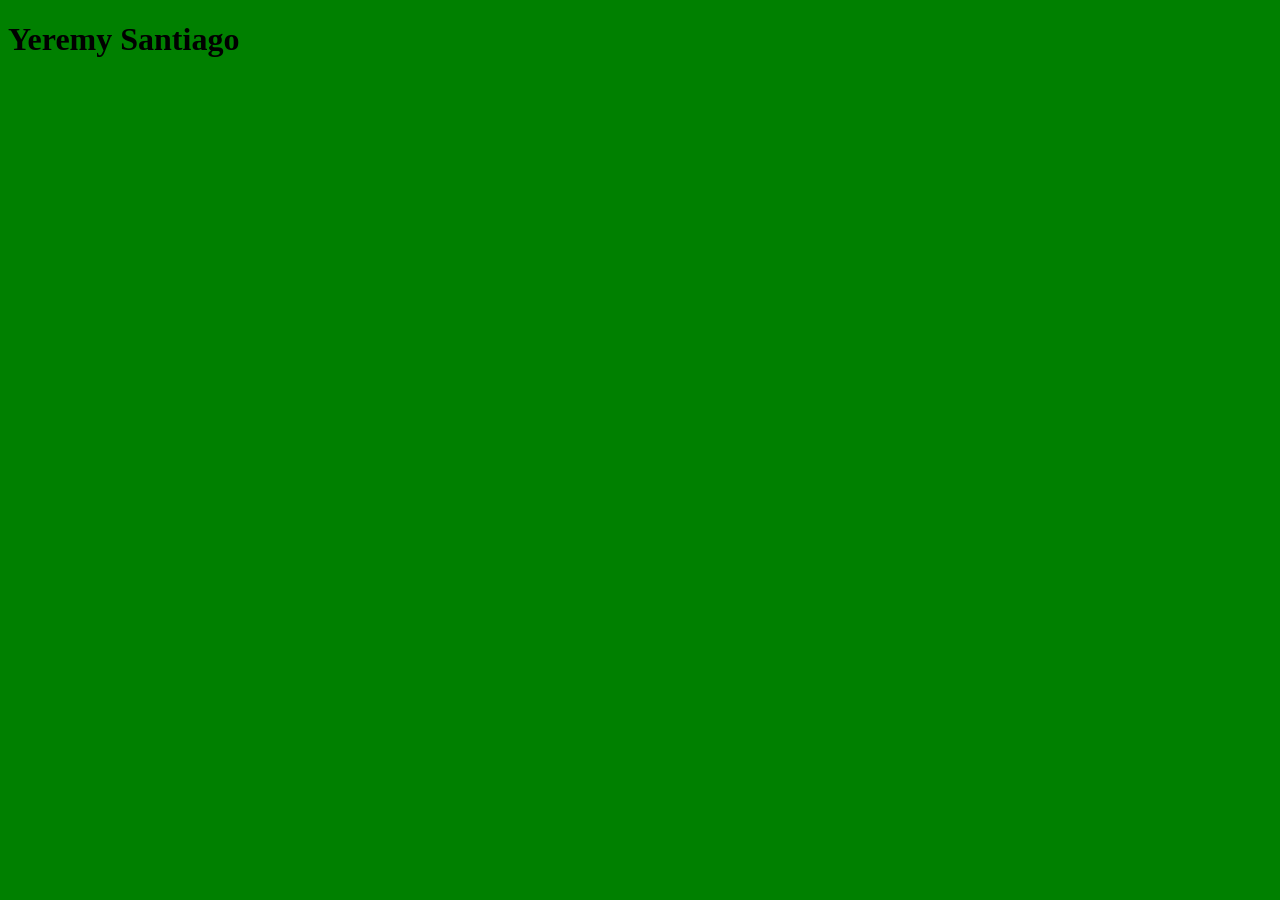
==== Plataforma/auth/CodigoVerificacion.html @ d3867feb "Mi primer commit" ====
<!DOCTYPE html>
<html lang="en">
<head>
    <meta charset="UTF-8">
    <meta name="viewport" content="width=device-width, initial-scale=1.0">
    <title>Document</title>
    <link rel="stylesheet" href="CodigoVerificacion.css">
</head>
<body>
    <h1>
        Yeremy Santiago
    </h1>
</body>
</html>
---- Plataforma/auth/CodigoVerificacion.css ----
*{
    background-color: green;
}
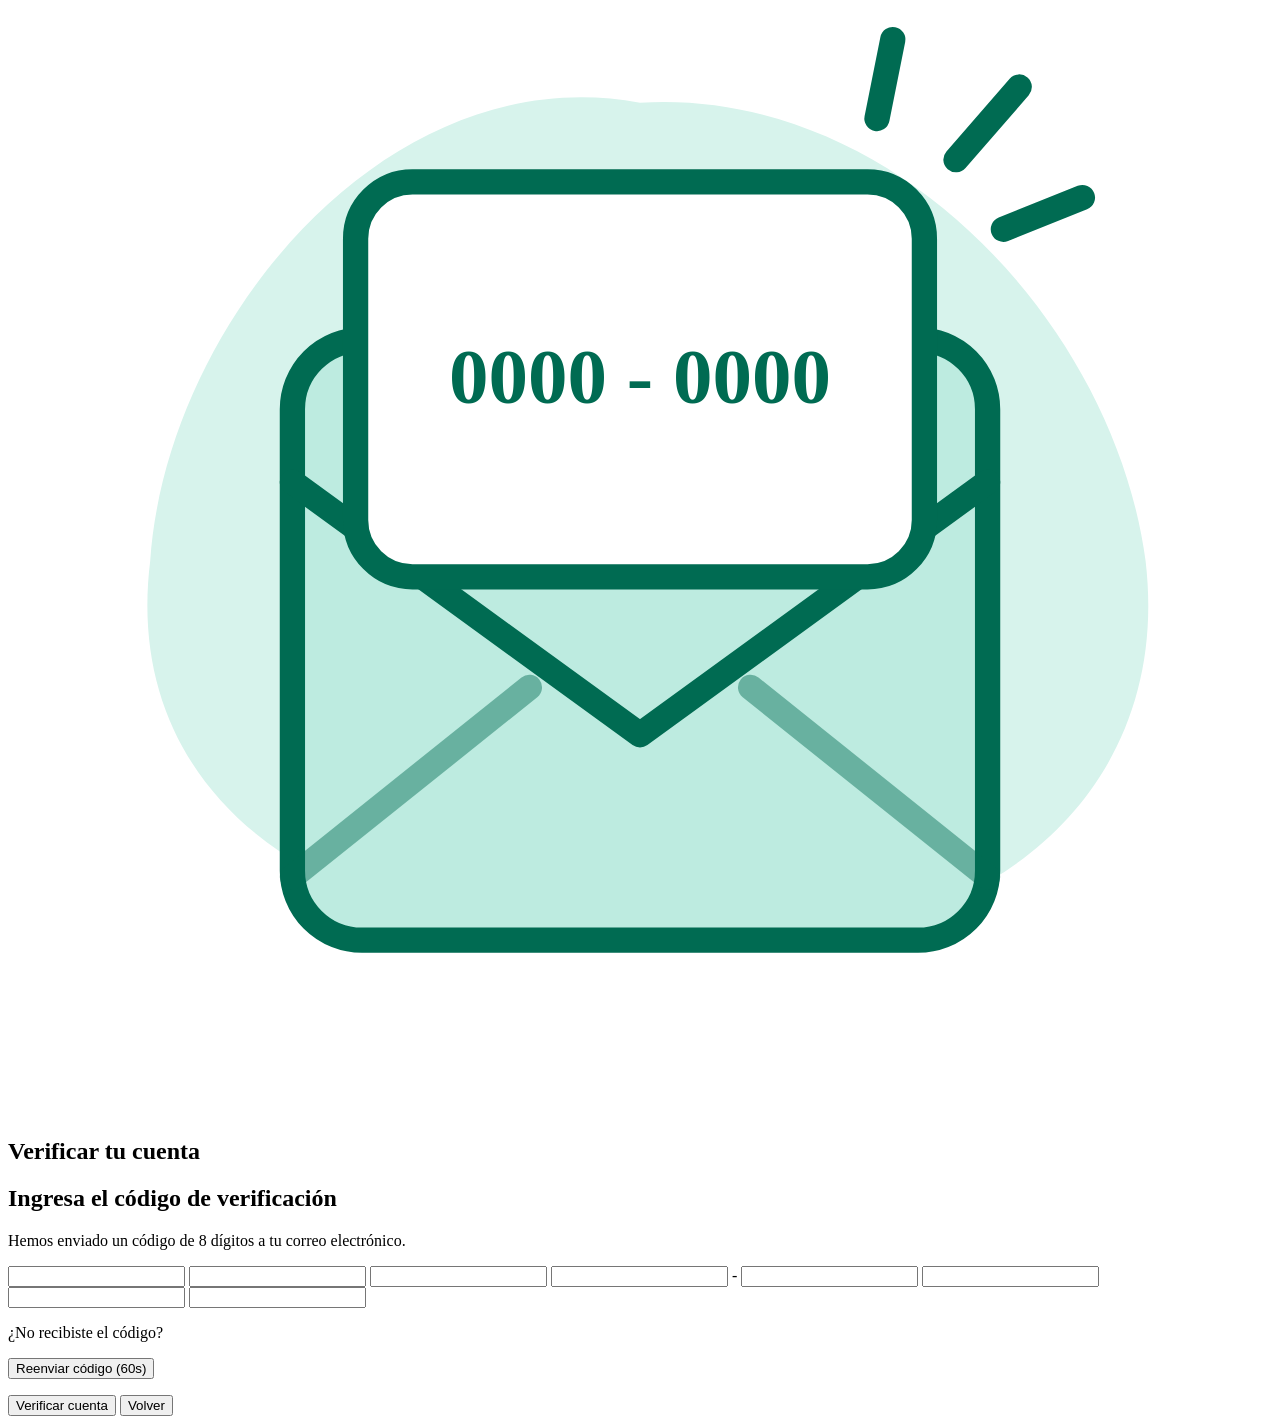
==== commit eebfd39c: "Implementacion de pantalla de verificacion de cuenta" ====
--- a/Plataforma/auth/CodigoVerificacion.html
+++ b/Plataforma/auth/CodigoVerificacion.html
@@ -1,14 +1,138 @@
+
 <!DOCTYPE html>
-<html lang="en">
+<html lang="es">
 <head>
     <meta charset="UTF-8">
     <meta name="viewport" content="width=device-width, initial-scale=1.0">
-    <title>Document</title>
-    <link rel="stylesheet" href="CodigoVerificacion.css">
+    <title>Verificar tu cuenta</title>
+    <link rel="stylesheet" href="styles.css">
 </head>
 <body>
-    <h1>
-        Yeremy Santiago
-    </h1>
+
+    <main class="page">
+
+        <section class="verification-card">
+
+            <!-- ILUSTRACIÓN -->
+            <div class="illustration">
+
+                <div class="illustration-bg"></div>
+
+                <svg class="envelope" viewBox="0 0 400 350"
+                     xmlns="http://www.w3.org/2000/svg">
+
+                    <path d="M200 30 C120 15 50 100 45 175
+                    C35 255 110 300 200 290
+                    C290 310 370 260 360 175
+                    C350 100 280 25 200 30Z"
+                    fill="#D7F3EC"/>
+
+                    <g stroke="#006B52" stroke-width="8"
+                       stroke-linecap="round" stroke-linejoin="round">
+
+                        <path d="M100 145 L200 220 L300 145"
+                              fill="none"/>
+
+                        <rect x="90" y="105" width="220"
+                              height="190" rx="22"
+                              fill="#BDEBE0"/>
+
+                        <path d="M90 150 L200 230 L310 150"
+                              fill="none"/>
+
+                        <path d="M90 275 L165 215"
+                              fill="none" opacity=".45"/>
+
+                        <path d="M310 275 L235 215"
+                              fill="none" opacity=".45"/>
+
+                        <rect x="110" y="55" width="180"
+                              height="125" rx="18"
+                              fill="white"/>
+
+                        <path d="M275 35 L280 10"/>
+                        <path d="M300 48 L320 25"/>
+                        <path d="M315 70 L340 60"/>
+
+                    </g>
+
+                    <text x="200" y="125"
+                          text-anchor="middle"
+                          font-size="25"
+                          font-weight="bold"
+                          fill="#006B52">
+                        0000 - 0000
+                    </text>
+
+                </svg>
+
+            </div>
+
+            <!-- FORMULARIO -->
+            <div class="form-section">
+
+                <h1>Verificar tu cuenta</h1>
+
+                <h2>Ingresa el código de verificación</h2>
+
+                <p class="description">
+                    Hemos enviado un código de 8 dígitos
+                    a tu correo electrónico.
+                </p>
+
+                <form id="verificationForm">
+
+                    <div class="code-inputs" id="codeInputs">
+
+                        <input type="text" maxlength="1" inputmode="numeric" autocomplete="one-time-code" aria-label="Dígito 1">
+                        <input type="text" maxlength="1" inputmode="numeric" aria-label="Dígito 2">
+                        <input type="text" maxlength="1" inputmode="numeric" aria-label="Dígito 3">
+                        <input type="text" maxlength="1" inputmode="numeric" aria-label="Dígito 4">
+
+                        <span class="separator">-</span>
+
+                        <input type="text" maxlength="1" inputmode="numeric" aria-label="Dígito 5">
+                        <input type="text" maxlength="1" inputmode="numeric" aria-label="Dígito 6">
+                        <input type="text" maxlength="1" inputmode="numeric" aria-label="Dígito 7">
+                        <input type="text" maxlength="1" inputmode="numeric" aria-label="Dígito 8">
+
+                    </div>
+
+                    <div class="resend-section">
+
+                        <p>¿No recibiste el código?</p>
+
+                        <button type="button" id="resendBtn">
+                            Reenviar código (<span id="timer">60s</span>)
+                        </button>
+
+                    </div>
+
+                    <p id="message" class="message"
+                       role="status" aria-live="polite"></p>
+
+                    <div class="buttons">
+
+                        <button type="submit" class="btn-verify">
+                            Verificar cuenta
+                        </button>
+
+                        <button type="button" class="btn-back"
+                                id="backBtn">
+                            Volver
+                        </button>
+
+                    </div>
+
+                </form>
+
+            </div>
+
+        </section>
+
+    </main>
+
+    <script src="script.js"></script>
+
 </body>
-</html>+</html>
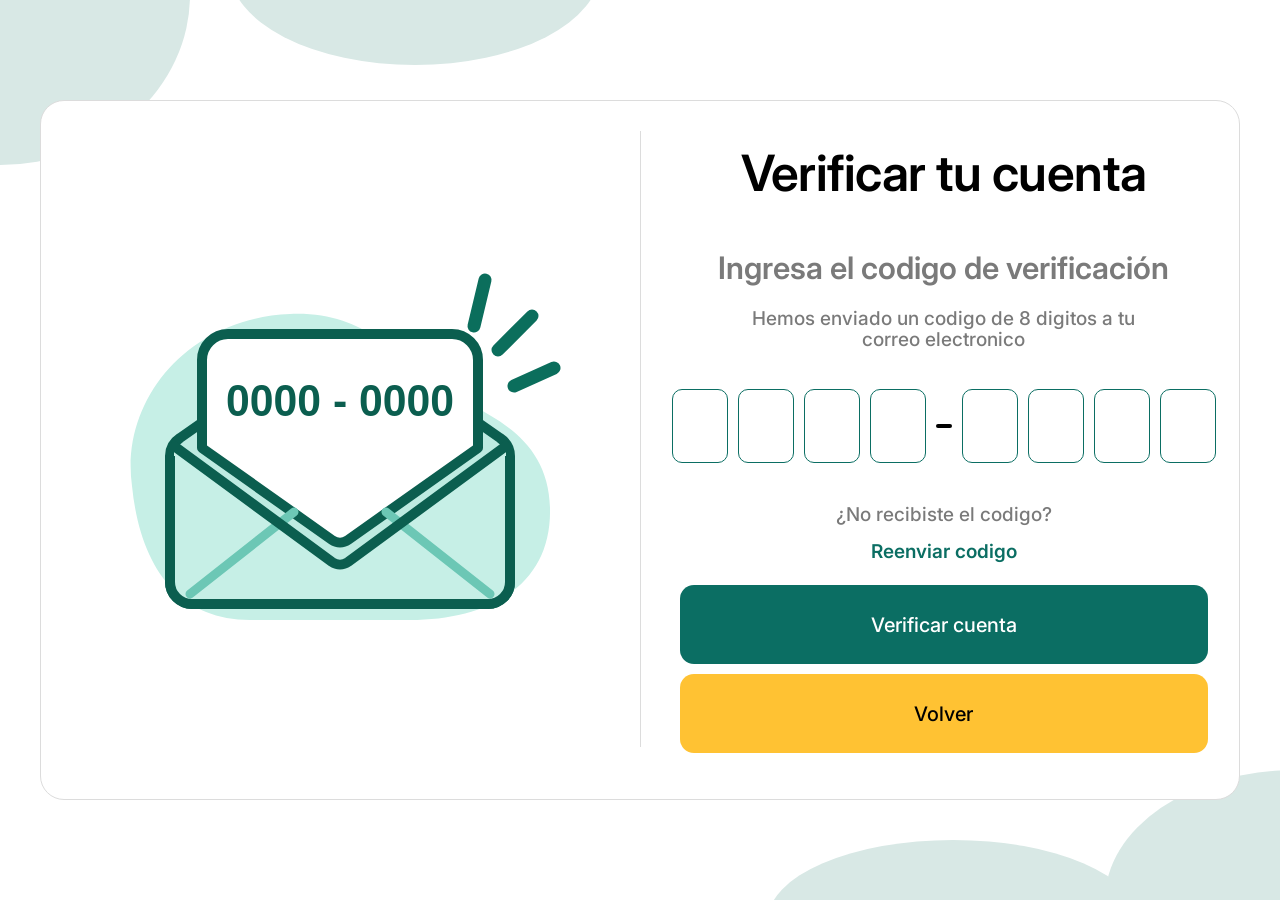
==== commit 3c4b3387: "avance significativo" ====
--- a/Plataforma/auth/CodigoVerificacion.html
+++ b/Plataforma/auth/CodigoVerificacion.html
@@ -1,138 +1,66 @@
-
 <!DOCTYPE html>
 <html lang="es">
 <head>
-    <meta charset="UTF-8">
-    <meta name="viewport" content="width=device-width, initial-scale=1.0">
-    <title>Verificar tu cuenta</title>
-    <link rel="stylesheet" href="styles.css">
+  <meta charset="UTF-8">
+  <meta name="viewport" content="width=device-width, initial-scale=1.0">
+  <meta name="theme-color" content="#ffffff">
+  <title>Verificar tu cuenta | CasaLista</title>
+  <link rel="icon" href="assets/IconoLogo.png" type="image/png">
+  <link rel="preconnect" href="https://fonts.googleapis.com">
+  <link rel="preconnect" href="https://fonts.gstatic.com" crossorigin>
+  <link href="https://fonts.googleapis.com/css2?family=Inter:wght@400;500;600;700;800&display=swap" rel="stylesheet">
+  <link rel="stylesheet" href="CodigoVerificacion.css">
 </head>
 <body>
+  <main class="page">
+    <!-- Manchas decorativas del fondo (solo escritorio) -->
+    <span class="decor decor-top-left" aria-hidden="true"></span>
+    <span class="decor decor-top-center" aria-hidden="true"></span>
+    <span class="decor decor-bottom-center" aria-hidden="true"></span>
+    <span class="decor decor-bottom-right" aria-hidden="true"></span>
 
-    <main class="page">
+    <section class="card">
+      <div class="illustration">
+        <img src="assets/SobreCodigo.svg" alt="Sobre abierto con una carta que muestra un código de verificación">
+      </div>
 
-        <section class="verification-card">
+      <div class="divider" aria-hidden="true"></div>
 
-            <!-- ILUSTRACIÓN -->
-            <div class="illustration">
+      <div class="form-section">
+        <h1 class="title">Verificar tu cuenta</h1>
+        <h2 class="subtitle">Ingresa el codigo de verificación</h2>
+        <p class="description">Hemos enviado un codigo de 8 digitos a tu correo electronico</p>
 
-                <div class="illustration-bg"></div>
+        <form id="verificationForm" class="form" novalidate>
+          <fieldset class="code-inputs" id="codeInputs" aria-describedby="message">
+            <legend class="sr-only">Código de verificación de 8 dígitos</legend>
+            <input type="text" inputmode="numeric" maxlength="1" autocomplete="one-time-code" aria-label="Dígito 1">
+            <input type="text" inputmode="numeric" maxlength="1" autocomplete="off" aria-label="Dígito 2">
+            <input type="text" inputmode="numeric" maxlength="1" autocomplete="off" aria-label="Dígito 3">
+            <input type="text" inputmode="numeric" maxlength="1" autocomplete="off" aria-label="Dígito 4">
+            <span class="separator" aria-hidden="true"></span>
+            <input type="text" inputmode="numeric" maxlength="1" autocomplete="off" aria-label="Dígito 5">
+            <input type="text" inputmode="numeric" maxlength="1" autocomplete="off" aria-label="Dígito 6">
+            <input type="text" inputmode="numeric" maxlength="1" autocomplete="off" aria-label="Dígito 7">
+            <input type="text" inputmode="numeric" maxlength="1" autocomplete="off" aria-label="Dígito 8">
+          </fieldset>
 
-                <svg class="envelope" viewBox="0 0 400 350"
-                     xmlns="http://www.w3.org/2000/svg">
+          <p class="message" id="message" role="alert" aria-live="polite"></p>
 
-                    <path d="M200 30 C120 15 50 100 45 175
-                    C35 255 110 300 200 290
-                    C290 310 370 260 360 175
-                    C350 100 280 25 200 30Z"
-                    fill="#D7F3EC"/>
+          <div class="resend">
+            <p>¿No recibiste el codigo?</p>
+            <button type="button" class="resend-btn">Reenviar codigo</button>
+          </div>
 
-                    <g stroke="#006B52" stroke-width="8"
-                       stroke-linecap="round" stroke-linejoin="round">
+          <div class="buttons">
+            <button type="submit" class="btn btn-verify">Verificar cuenta</button>
+            <button type="button" class="btn btn-back" id="backBtn">Volver</button>
+          </div>
+        </form>
+      </div>
+    </section>
+  </main>
 
-                        <path d="M100 145 L200 220 L300 145"
-                              fill="none"/>
-
-                        <rect x="90" y="105" width="220"
-                              height="190" rx="22"
-                              fill="#BDEBE0"/>
-
-                        <path d="M90 150 L200 230 L310 150"
-                              fill="none"/>
-
-                        <path d="M90 275 L165 215"
-                              fill="none" opacity=".45"/>
-
-                        <path d="M310 275 L235 215"
-                              fill="none" opacity=".45"/>
-
-                        <rect x="110" y="55" width="180"
-                              height="125" rx="18"
-                              fill="white"/>
-
-                        <path d="M275 35 L280 10"/>
-                        <path d="M300 48 L320 25"/>
-                        <path d="M315 70 L340 60"/>
-
-                    </g>
-
-                    <text x="200" y="125"
-                          text-anchor="middle"
-                          font-size="25"
-                          font-weight="bold"
-                          fill="#006B52">
-                        0000 - 0000
-                    </text>
-
-                </svg>
-
-            </div>
-
-            <!-- FORMULARIO -->
-            <div class="form-section">
-
-                <h1>Verificar tu cuenta</h1>
-
-                <h2>Ingresa el código de verificación</h2>
-
-                <p class="description">
-                    Hemos enviado un código de 8 dígitos
-                    a tu correo electrónico.
-                </p>
-
-                <form id="verificationForm">
-
-                    <div class="code-inputs" id="codeInputs">
-
-                        <input type="text" maxlength="1" inputmode="numeric" autocomplete="one-time-code" aria-label="Dígito 1">
-                        <input type="text" maxlength="1" inputmode="numeric" aria-label="Dígito 2">
-                        <input type="text" maxlength="1" inputmode="numeric" aria-label="Dígito 3">
-                        <input type="text" maxlength="1" inputmode="numeric" aria-label="Dígito 4">
-
-                        <span class="separator">-</span>
-
-                        <input type="text" maxlength="1" inputmode="numeric" aria-label="Dígito 5">
-                        <input type="text" maxlength="1" inputmode="numeric" aria-label="Dígito 6">
-                        <input type="text" maxlength="1" inputmode="numeric" aria-label="Dígito 7">
-                        <input type="text" maxlength="1" inputmode="numeric" aria-label="Dígito 8">
-
-                    </div>
-
-                    <div class="resend-section">
-
-                        <p>¿No recibiste el código?</p>
-
-                        <button type="button" id="resendBtn">
-                            Reenviar código (<span id="timer">60s</span>)
-                        </button>
-
-                    </div>
-
-                    <p id="message" class="message"
-                       role="status" aria-live="polite"></p>
-
-                    <div class="buttons">
-
-                        <button type="submit" class="btn-verify">
-                            Verificar cuenta
-                        </button>
-
-                        <button type="button" class="btn-back"
-                                id="backBtn">
-                            Volver
-                        </button>
-
-                    </div>
-
-                </form>
-
-            </div>
-
-        </section>
-
-    </main>
-
-    <script src="script.js"></script>
-
+  <script src="CodigoVerificacion.js"></script>
 </body>
 </html>
--- a/Plataforma/auth/CodigoVerificacion.css
+++ b/Plataforma/auth/CodigoVerificacion.css
@@ -0,0 +1,425 @@
+/* =========================================
+   CASALISTA - CÓDIGO DE VERIFICACIÓN
+   Diseño PC + Móvil
+   ========================================= */
+
+:root {
+  --blanco: #ffffff;
+  --verde-decoracion: #d8e8e5;
+  --verde: #0b6e63;
+  --verde-hover: #095a51;
+  --amarillo: #ffc233;
+  --amarillo-hover: #f5b414;
+  --texto: #000000;
+  --gris: #7a7a7a;
+  --texto-secundario: #52677f;
+  --borde: #dcdcdc;
+  --rojo: #d32f2f;
+}
+
+* {
+  box-sizing: border-box;
+  margin: 0;
+  padding: 0;
+}
+
+body {
+  font-family: "Inter", -apple-system, BlinkMacSystemFont, sans-serif;
+  background: var(--blanco);
+  color: var(--texto);
+  -webkit-font-smoothing: antialiased;
+}
+
+button,
+input {
+  font: inherit;
+}
+
+.sr-only {
+  position: absolute;
+  width: 1px;
+  height: 1px;
+  overflow: hidden;
+  clip: rect(0 0 0 0);
+  white-space: nowrap;
+}
+
+/* =========================================
+   FONDO Y DECORACIONES
+   ========================================= */
+.page {
+  position: relative;
+  isolation: isolate;
+  min-height: 100vh;
+  display: flex;
+  align-items: center;
+  justify-content: center;
+  padding: 60px 40px;
+  overflow: hidden;
+}
+
+.decor {
+  position: absolute;
+  z-index: -1;
+  background: var(--verde-decoracion);
+  border-radius: 50%;
+  pointer-events: none;
+}
+
+.decor-top-left { width: 380px; height: 340px; top: -175px; left: -190px; }
+.decor-top-center { width: 370px; height: 190px; top: -125px; left: 18%; }
+.decor-bottom-center { width: 370px; height: 160px; bottom: -100px; left: 60%; }
+.decor-bottom-right { width: 380px; height: 260px; bottom: -130px; right: -205px; }
+
+/* =========================================
+   TARJETA
+   ========================================= */
+.card {
+  width: 100%;
+  max-width: 1220px;
+  min-height: 700px;
+  display: grid;
+  grid-template-columns: minmax(0, 1fr) 1px minmax(0, 1fr);
+  background: var(--blanco);
+  border: 1px solid var(--borde);
+  border-radius: 24px;
+}
+
+.illustration {
+  display: flex;
+  align-items: center;
+  justify-content: center;
+  padding: 40px 30px;
+}
+
+.illustration img {
+  width: 100%;
+  max-width: 520px;
+  height: auto;
+  display: block;
+}
+
+.divider {
+  background: var(--borde);
+  margin: 30px 0 52px;
+}
+
+/* =========================================
+   FORMULARIO
+   ========================================= */
+.form-section {
+  display: flex;
+  flex-direction: column;
+  align-items: center;
+  text-align: center;
+  padding: 44px 22px 42px 30px;
+}
+
+.title {
+  font-size: 50px;
+  font-weight: 600;
+  letter-spacing: -0.5px;
+  line-height: 1.15;
+}
+
+.subtitle {
+  margin-top: 46px;
+  font-size: 31px;
+  font-weight: 600;
+  color: var(--gris);
+}
+
+.description {
+  margin-top: 22px;
+  max-width: 440px;
+  font-size: 19px;
+  font-weight: 500;
+  line-height: 1.15;
+  color: var(--gris);
+}
+
+.form {
+  width: 100%;
+  display: flex;
+  flex-direction: column;
+  align-items: center;
+}
+
+/* Casillas del código */
+.code-inputs {
+  margin-top: 38px;
+  border: none;
+  display: flex;
+  align-items: center;
+  justify-content: center;
+  gap: 10px;
+  width: 100%;
+}
+
+.code-inputs input {
+  width: 56px;
+  height: 74px;
+  border: 1.5px solid var(--verde);
+  border-radius: 10px;
+  text-align: center;
+  font-size: 30px;
+  font-weight: 700;
+  color: var(--verde);
+  background: var(--blanco);
+  outline: none;
+  transition: border-color 0.15s, box-shadow 0.15s;
+}
+
+.code-inputs input:focus {
+  box-shadow: 0 0 0 3px rgba(11, 110, 99, 0.2);
+}
+
+.code-inputs input[aria-invalid="true"] {
+  border-color: var(--rojo);
+}
+
+.code-inputs input[aria-invalid="true"]:focus {
+  box-shadow: 0 0 0 3px rgba(211, 47, 47, 0.18);
+}
+
+/* Guion entre los dos grupos de 4 */
+.separator {
+  width: 16px;
+  height: 4px;
+  border-radius: 2px;
+  background: var(--texto);
+  flex-shrink: 0;
+}
+
+.message {
+  min-height: 22px;
+  margin-top: 10px;
+  font-size: 15px;
+  font-weight: 500;
+  color: var(--rojo);
+}
+
+.resend {
+  margin-top: 8px;
+  display: flex;
+  flex-direction: column;
+  align-items: center;
+  gap: 14px;
+}
+
+.resend p {
+  font-size: 19px;
+  font-weight: 500;
+  color: var(--gris);
+}
+
+.resend-btn {
+  background: none;
+  border: none;
+  cursor: pointer;
+  font-size: 19px;
+  font-weight: 600;
+  color: var(--verde);
+}
+
+.resend-btn:hover {
+  text-decoration: underline;
+}
+
+/* Botones */
+.buttons {
+  margin-top: 22px;
+  width: 100%;
+  max-width: 528px;
+  display: flex;
+  flex-direction: column;
+  gap: 10px;
+}
+
+.btn {
+  width: 100%;
+  min-height: 79px;
+  border: none;
+  border-radius: 14px;
+  font-size: 20px;
+  font-weight: 500;
+  cursor: pointer;
+  transition: background-color 0.2s ease, transform 0.1s ease;
+}
+
+.btn:active {
+  transform: scale(0.99);
+}
+
+.btn-verify {
+  background: var(--verde);
+  color: var(--blanco);
+}
+
+.btn-verify:hover {
+  background: var(--verde-hover);
+}
+
+.btn-back {
+  background: var(--amarillo);
+  color: var(--texto);
+}
+
+.btn-back:hover {
+  background: var(--amarillo-hover);
+}
+
+.btn:focus-visible,
+.resend-btn:focus-visible {
+  outline: 3px solid rgba(11, 110, 99, 0.45);
+  outline-offset: 3px;
+}
+
+/* =========================================
+   TABLET
+   ========================================= */
+@media (max-width: 1100px) {
+  .page { padding: 40px 24px; }
+  .card { min-height: 600px; }
+  .title { font-size: 38px; }
+  .subtitle { margin-top: 28px; font-size: 23px; }
+  .description { font-size: 16px; }
+  .code-inputs { gap: 6px; }
+  .code-inputs input { width: 40px; height: 54px; font-size: 22px; }
+  .separator { width: 12px; height: 3px; }
+  .resend p,
+  .resend-btn { font-size: 16px; }
+  .btn { min-height: 60px; font-size: 18px; }
+}
+
+/* =========================================
+   MÓVIL
+   ========================================= */
+@media (max-width: 640px) {
+  .page {
+    min-height: 100vh;
+    min-height: 100svh;
+    align-items: stretch;
+    padding: 14px 20px 24px;
+  }
+
+  .decor,
+  .divider {
+    display: none;
+  }
+
+  /* La tarjeta desaparece y todo pasa a una sola columna */
+  .card {
+    flex: 1;
+    min-height: 0;
+    display: flex;
+    flex-direction: column;
+    border: none;
+    border-radius: 0;
+  }
+
+  /* El título sube arriba de la ilustración */
+  .form-section {
+    display: contents;
+  }
+
+  .title {
+    order: -1;
+    align-self: flex-start;
+    text-align: left;
+    font-size: 30px;
+    font-weight: 700;
+    letter-spacing: -0.3px;
+  }
+
+  .illustration {
+    padding: 0;
+    margin-top: 9vh;
+  }
+
+  .illustration img {
+    max-width: 330px;
+  }
+
+  .subtitle {
+    margin-top: 6px;
+    font-size: 21px;
+    font-weight: 600;
+    line-height: 1.2;
+    color: var(--texto);
+    text-align: center;
+  }
+
+  .description {
+    align-self: center;
+    margin-top: 14px;
+    max-width: 280px;
+    font-size: 11.5px;
+    font-weight: 600;
+    line-height: 1.6;
+    color: var(--texto-secundario);
+    text-align: center;
+  }
+
+  .form {
+    flex: 1;
+  }
+
+  .code-inputs {
+    margin-top: 28px;
+    gap: 3px;
+  }
+
+  .code-inputs input {
+    width: 31px;
+    height: 36px;
+    border-width: 1px;
+    border-radius: 6px;
+    font-size: 17px;
+  }
+
+  .separator {
+    width: 11px;
+    height: 3px;
+    margin: 0 2px;
+  }
+
+  .message {
+    min-height: 16px;
+    margin-top: 8px;
+    font-size: 12px;
+    text-align: center;
+  }
+
+  .resend {
+    margin-top: 6px;
+    gap: 12px;
+  }
+
+  .resend p {
+    font-size: 13px;
+    font-weight: 600;
+    color: var(--texto-secundario);
+  }
+
+  .resend-btn {
+    font-size: 11px;
+    font-weight: 700;
+  }
+
+  .buttons {
+    margin-top: auto;
+    padding-top: 40px;
+    max-width: none;
+    gap: 14px;
+  }
+
+  .btn {
+    min-height: 48px;
+    border-radius: 12px;
+    font-size: 16px;
+  }
+
+  .btn-verify { font-weight: 500; }
+  .btn-back { font-weight: 600; }
+}
